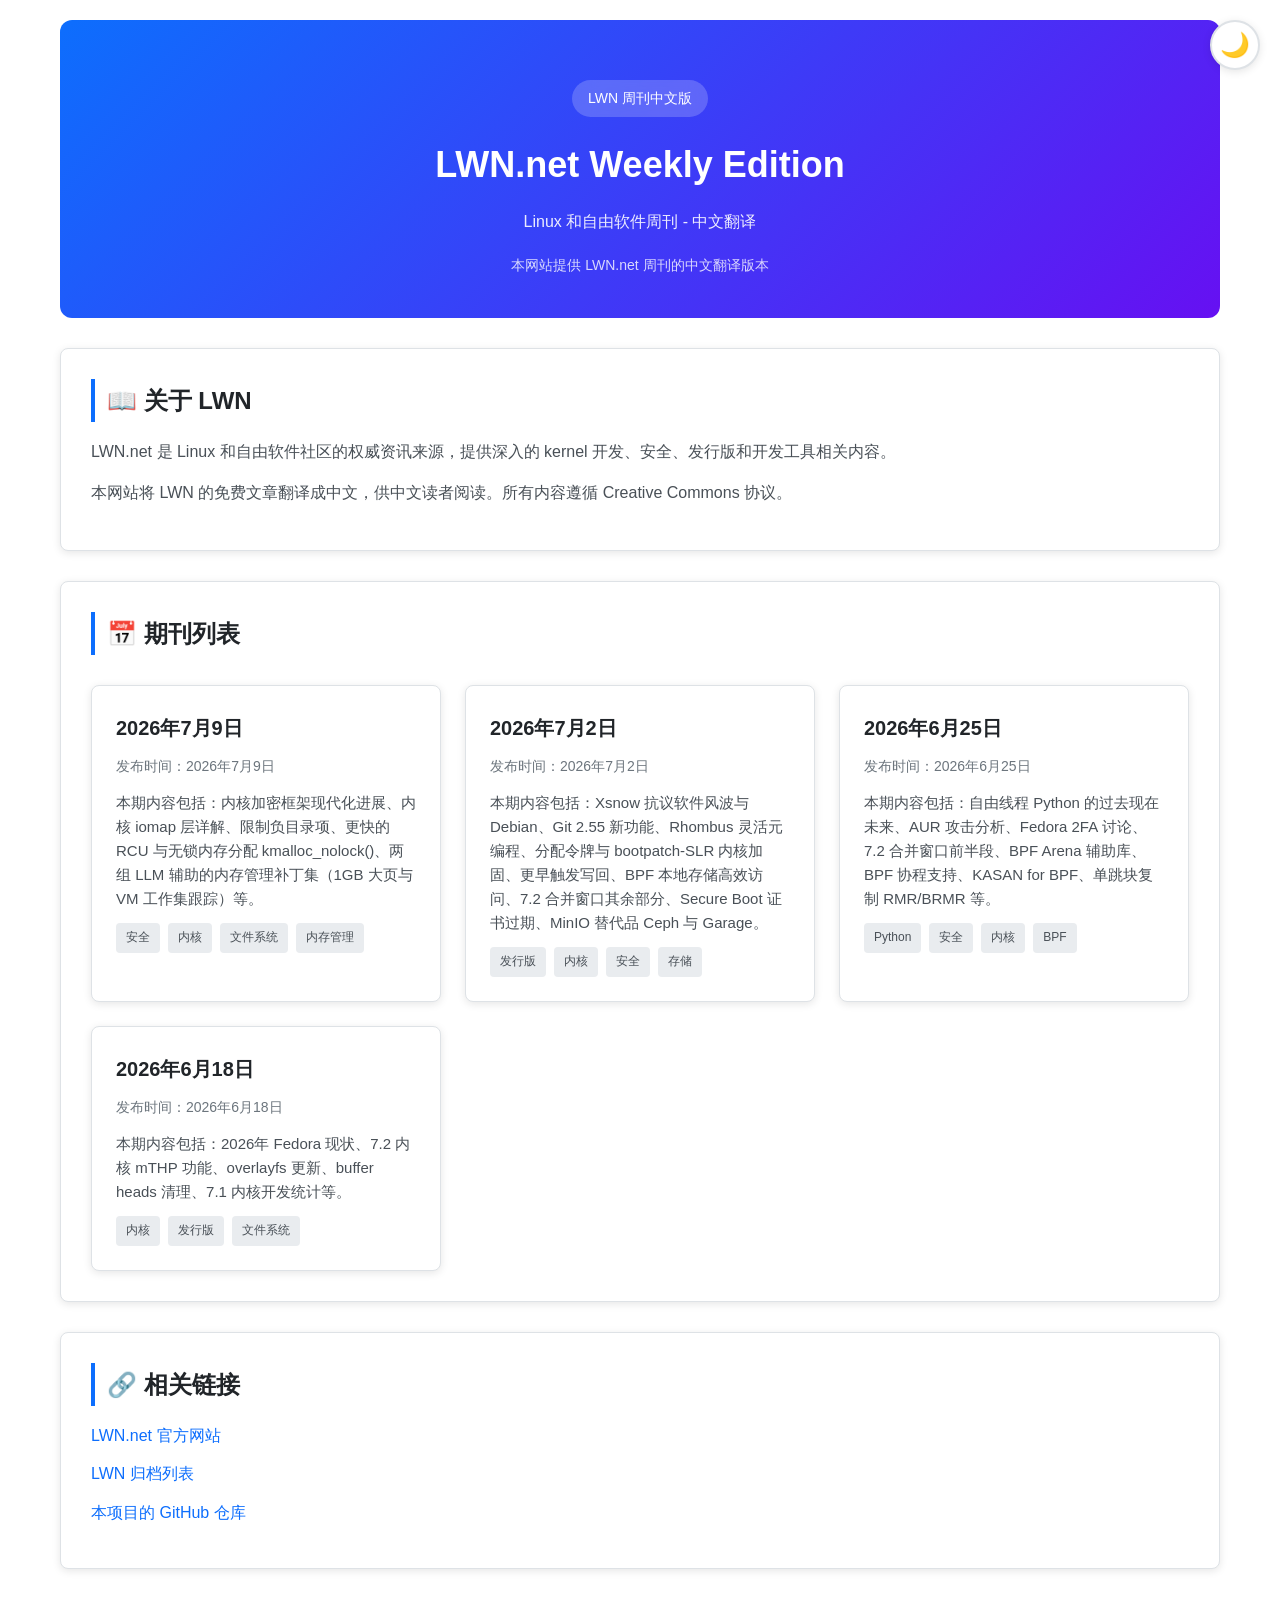
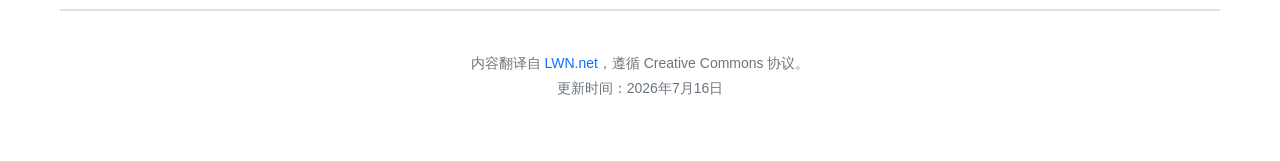
==== index.html @ 4a6d2754 "Add LWN Weekly Edition for July 9, 2026 (Chinese translation)" ====
<!DOCTYPE html>
<html lang="zh-CN">
<head>
    <meta charset="UTF-8">
    <meta name="viewport" content="width=device-width, initial-scale=1.0">
    <title>LWN 周刊中文版</title>
    <link rel="stylesheet" href="style.css">
    <link rel="icon" href="data:image/svg+xml,<svg xmlns='http://www.w3.org/2000/svg' viewBox='0 0 100 100'><text y='.9em' font-size='90'>📰</text></svg>">
</head>
<body>
    <button class="theme-toggle" id="themeToggle" aria-label="切换主题">
        <span class="theme-icon">🌙</span>
    </button>

    <div class="container">
        <header class="header">
            <div class="header-badge">LWN 周刊中文版</div>
            <h1>LWN.net Weekly Edition</h1>
            <p class="edition-desc">Linux 和自由软件周刊 - 中文翻译</p>
            <p style="margin-top: 16px; font-size: 14px; opacity: 0.8;">
                本网站提供 LWN.net 周刊的中文翻译版本
            </p>
        </header>

        <main class="content">
            <section class="about-section">
                <h2>📖 关于 LWN</h2>
                <p>LWN.net 是 Linux 和自由软件社区的权威资讯来源，提供深入的 kernel 开发、安全、发行版和开发工具相关内容。</p>
                <p>本网站将 LWN 的免费文章翻译成中文，供中文读者阅读。所有内容遵循 Creative Commons 协议。</p>
            </section>

            <section class="editions-section">
                <h2>📅 期刊列表</h2>
                <div class="editions-grid">
                    <div class="edition-card">
                        <h3><a href="2026-07-09.html">2026年7月9日</a></h3>
                        <p class="date">发布时间：2026年7月9日</p>
                        <p class="summary">
                            本期内容包括：内核加密框架现代化进展、内核 iomap 层详解、限制负目录项、更快的 RCU 与无锁内存分配 kmalloc_nolock()、两组 LLM 辅助的内存管理补丁集（1GB 大页与 VM 工作集跟踪）等。
                        </p>
                        <div class="tags">
                            <span class="tag">安全</span>
                            <span class="tag">内核</span>
                            <span class="tag">文件系统</span>
                            <span class="tag">内存管理</span>
                        </div>
                    </div>
                    <div class="edition-card">
                        <h3><a href="2026-07-02.html">2026年7月2日</a></h3>
                        <p class="date">发布时间：2026年7月2日</p>
                        <p class="summary">
                            本期内容包括：Xsnow 抗议软件风波与 Debian、Git 2.55 新功能、Rhombus 灵活元编程、分配令牌与 bootpatch-SLR 内核加固、更早触发写回、BPF 本地存储高效访问、7.2 合并窗口其余部分、Secure Boot 证书过期、MinIO 替代品 Ceph 与 Garage。
                        </p>
                        <div class="tags">
                            <span class="tag">发行版</span>
                            <span class="tag">内核</span>
                            <span class="tag">安全</span>
                            <span class="tag">存储</span>
                        </div>
                    </div>
                    <div class="edition-card">
                        <h3><a href="2026-06-25.html">2026年6月25日</a></h3>
                        <p class="date">发布时间：2026年6月25日</p>
                        <p class="summary">
                            本期内容包括：自由线程 Python 的过去现在未来、AUR 攻击分析、Fedora 2FA 讨论、7.2 合并窗口前半段、BPF Arena 辅助库、BPF 协程支持、KASAN for BPF、单跳块复制 RMR/BRMR 等。
                        </p>
                        <div class="tags">
                            <span class="tag">Python</span>
                            <span class="tag">安全</span>
                            <span class="tag">内核</span>
                            <span class="tag">BPF</span>
                        </div>
                    </div>
                    <div class="edition-card">
                        <h3><a href="2026-06-18.html">2026年6月18日</a></h3>
                        <p class="date">发布时间：2026年6月18日</p>
                        <p class="summary">
                            本期内容包括：2026年 Fedora 现状、7.2 内核 mTHP 功能、overlayfs 更新、buffer heads 清理、7.1 内核开发统计等。
                        </p>
                        <div class="tags">
                            <span class="tag">内核</span>
                            <span class="tag">发行版</span>
                            <span class="tag">文件系统</span>
                        </div>
                    </div>
                </div>
            </section>

            <section class="links-section">
                <h2>🔗 相关链接</h2>
                <ul class="links-list">
                    <li><a href="https://lwn.net" target="_blank">LWN.net 官方网站</a></li>
                    <li><a href="https://lwn.net/Archives/" target="_blank">LWN 归档列表</a></li>
                    <li><a href="https://github.com/lph12168x/LWN-Weekly" target="_blank">本项目的 GitHub 仓库</a></li>
                </ul>
            </section>
        </main>

        <footer class="footer">
            <p>内容翻译自 <a href="https://lwn.net" target="_blank">LWN.net</a>，遵循 Creative Commons 协议。</p>
            <p>更新时间：2026年7月16日</p>
        </footer>
    </div>

    <script>
        const themeToggle = document.getElementById('themeToggle');
        const themeIcon = themeToggle.querySelector('.theme-icon');
        
        const currentTheme = localStorage.getItem('theme') || 'light';
        document.documentElement.setAttribute('data-theme', currentTheme);
        updateIcon(currentTheme);

        themeToggle.addEventListener('click', () => {
            const current = document.documentElement.getAttribute('data-theme');
            const newTheme = current === 'light' ? 'dark' : 'light';
            document.documentElement.setAttribute('data-theme', newTheme);
            localStorage.setItem('theme', newTheme);
            updateIcon(newTheme);
        });

        function updateIcon(theme) {
            themeIcon.textContent = theme === 'light' ? '🌙' : '☀️';
        }
    </script>
</body>
</html>
---- style.css ----
/* CSS Variables for theming */
:root {
    /* Light theme (default) */
    --bg-primary: #ffffff;
    --bg-secondary: #f8f9fa;
    --bg-tertiary: #e9ecef;
    --text-primary: #212529;
    --text-secondary: #495057;
    --text-muted: #6c757d;
    --border-color: #dee2e6;
    --accent-color: #0d6efd;
    --accent-hover: #0b5ed7;
    --code-bg: #f8f9fa;
    --code-border: #e9ecef;
    --shadow: rgba(0, 0, 0, 0.1);
    --card-bg: #ffffff;
    --header-bg: linear-gradient(135deg, #0d6efd 0%, #6610f2 100%);
    --header-text: #ffffff;
    --table-stripe: #f8f9fa;
    --table-border: #dee2e6;
    --blockquote-border: #0d6efd;
    --blockquote-bg: #f8f9fa;
    --category-bg: #0d6efd;
    --category-text: #ffffff;
    --info-note-bg: #cfe2ff;
    --info-note-border: #9ec5fe;
    --info-warning-bg: #fff3cd;
    --info-warning-border: #ffec99;
    --info-success-bg: #d1e7dd;
    --info-success-border: #a3cfbb;
    --toc-bg: #f8f9fa;
    --toc-border: #dee2e6;
}

/* Dark theme */
[data-theme="dark"] {
    --bg-primary: #1a1a1a;
    --bg-secondary: #2d2d2d;
    --bg-tertiary: #3d3d3d;
    --text-primary: #e9ecef;
    --text-secondary: #ced4da;
    --text-muted: #adb5bd;
    --border-color: #495057;
    --accent-color: #5c9cf5;
    --accent-hover: #7bb3f7;
    --code-bg: #2d2d2d;
    --code-border: #495057;
    --shadow: rgba(0, 0, 0, 0.3);
    --card-bg: #2d2d2d;
    --header-bg: linear-gradient(135deg, #1a1a2e 0%, #16213e 100%);
    --header-text: #e9ecef;
    --table-stripe: #363636;
    --table-border: #495057;
    --blockquote-border: #5c9cf5;
    --blockquote-bg: #2d2d2d;
    --category-bg: #5c9cf5;
    --category-text: #1a1a1a;
    --info-note-bg: #1a3a5c;
    --info-note-border: #2d5a8e;
    --info-warning-bg: #3a3a1a;
    --info-warning-border: #5a5a2d;
    --info-success-bg: #1a3a2d;
    --info-success-border: #2d5a3d;
    --toc-bg: #2d2d2d;
    --toc-border: #495057;
}

/* Reset and base styles */
* {
    margin: 0;
    padding: 0;
    box-sizing: border-box;
}

body {
    font-family: -apple-system, BlinkMacSystemFont, "Segoe UI", "Noto Sans SC", "PingFang SC", "Microsoft YaHei", sans-serif;
    line-height: 1.8;
    color: var(--text-primary);
    background-color: var(--bg-primary);
    transition: background-color 0.3s, color 0.3s;
}

/* Theme toggle button */
.theme-toggle {
    position: fixed;
    top: 20px;
    right: 20px;
    width: 50px;
    height: 50px;
    border-radius: 50%;
    border: 2px solid var(--border-color);
    background-color: var(--bg-primary);
    cursor: pointer;
    display: flex;
    align-items: center;
    justify-content: center;
    font-size: 24px;
    box-shadow: 0 2px 8px var(--shadow);
    transition: all 0.3s;
    z-index: 1000;
}

.theme-toggle:hover {
    transform: scale(1.1);
    box-shadow: 0 4px 12px var(--shadow);
}

/* Container */
.container {
    max-width: 1200px;
    margin: 0 auto;
    padding: 20px;
}

/* Header */
.header {
    text-align: center;
    padding: 60px 20px 40px;
    background: var(--header-bg);
    color: var(--header-text);
    border-radius: 12px;
    margin-bottom: 30px;
    position: relative;
}

.header-badge {
    display: inline-block;
    padding: 6px 16px;
    background: rgba(255, 255, 255, 0.2);
    border-radius: 20px;
    font-size: 14px;
    margin-bottom: 16px;
    backdrop-filter: blur(10px);
}

.header h1 {
    font-size: 36px;
    margin-bottom: 10px;
    font-weight: 700;
}

.edition-date {
    font-size: 24px;
    font-weight: 600;
    margin-bottom: 8px;
}

.edition-desc {
    font-size: 16px;
    opacity: 0.9;
}

.back-link {
    display: inline-block;
    margin-top: 20px;
    color: var(--header-text);
    text-decoration: none;
    padding: 8px 16px;
    border: 1px solid rgba(255, 255, 255, 0.3);
    border-radius: 6px;
    transition: all 0.3s;
}

.back-link:hover {
    background: rgba(255, 255, 255, 0.2);
}

/* Table of Contents */
.toc {
    background: var(--toc-bg);
    border: 1px solid var(--toc-border);
    border-radius: 8px;
    padding: 20px;
    margin-bottom: 30px;
}

.toc h2 {
    font-size: 20px;
    margin-bottom: 12px;
    color: var(--text-primary);
}

.toc ul {
    list-style: none;
    padding-left: 0;
}

.toc li {
    margin-bottom: 8px;
}

.toc a {
    color: var(--accent-color);
    text-decoration: none;
    font-size: 15px;
    transition: color 0.3s;
    display: block;
    padding: 6px 12px;
    border-radius: 4px;
}

.toc a:hover {
    color: var(--accent-hover);
    background: var(--bg-tertiary);
}

/* Article */
.article {
    background: var(--card-bg);
    border: 1px solid var(--border-color);
    border-radius: 8px;
    padding: 30px;
    margin-bottom: 30px;
    box-shadow: 0 2px 8px var(--shadow);
}

.article-header {
    margin-bottom: 24px;
    padding-bottom: 20px;
    border-bottom: 2px solid var(--border-color);
}

.article-category {
    display: inline-block;
    padding: 4px 12px;
    background: var(--category-bg);
    color: var(--category-text);
    border-radius: 4px;
    font-size: 13px;
    font-weight: 600;
    margin-bottom: 12px;
}

.article-header h2 {
    font-size: 28px;
    color: var(--text-primary);
    margin-bottom: 12px;
    line-height: 1.4;
}

.article-meta {
    display: flex;
    gap: 20px;
    flex-wrap: wrap;
    font-size: 14px;
    color: var(--text-muted);
}

.article-body {
    font-size: 16px;
    line-height: 1.8;
    color: var(--text-primary);
}

.article-body h3 {
    font-size: 22px;
    margin-top: 28px;
    margin-bottom: 16px;
    color: var(--text-primary);
    padding-left: 12px;
    border-left: 4px solid var(--accent-color);
}

.article-body p {
    margin-bottom: 16px;
}

.article-body ul, .article-body ol {
    margin-bottom: 16px;
    padding-left: 28px;
}

.article-body li {
    margin-bottom: 8px;
}

.article-body code {
    background: var(--code-bg);
    border: 1px solid var(--code-border);
    padding: 2px 6px;
    border-radius: 3px;
    font-size: 14px;
    font-family: "Consolas", "Monaco", "Courier New", monospace;
}

/* Info boxes */
.info-box {
    padding: 16px 20px;
    border-radius: 6px;
    margin: 20px 0;
    border-left: 4px solid;
}

.info-box.note {
    background: var(--info-note-bg);
    border-color: var(--info-note-border);
}

.info-box.warning {
    background: var(--info-warning-bg);
    border-color: var(--info-warning-border);
}

.info-box.success {
    background: var(--info-success-bg);
    border-color: var(--info-success-border);
}

/* Table */
table {
    width: 100%;
    border-collapse: collapse;
    margin: 20px 0;
    font-size: 15px;
}

table th {
    background: var(--bg-secondary);
    padding: 12px;
    text-align: left;
    font-weight: 600;
    border: 1px solid var(--table-border);
    color: var(--text-primary);
}

table td {
    padding: 12px;
    border: 1px solid var(--table-border);
    color: var(--text-primary);
}

table tbody tr:nth-child(even) {
    background: var(--table-stripe);
}

/* Blockquote */
blockquote {
    border-left: 4px solid var(--blockquote-border);
    padding: 16px 20px;
    margin: 20px 0;
    background: var(--blockquote-bg);
    border-radius: 4px;
}

blockquote p {
    margin-bottom: 8px;
    font-style: italic;
}

blockquote cite {
    display: block;
    text-align: right;
    font-size: 14px;
    color: var(--text-muted);
    font-style: normal;
}

/* Footer */
.footer {
    text-align: center;
    padding: 40px 20px;
    margin-top: 40px;
    border-top: 2px solid var(--border-color);
    color: var(--text-muted);
    font-size: 14px;
}

.footer a {
    color: var(--accent-color);
    text-decoration: none;
}

.footer a:hover {
    color: var(--accent-hover);
    text-decoration: underline;
}

/* Index page specific styles */
.editions-grid {
    display: grid;
    grid-template-columns: repeat(auto-fill, minmax(350px, 1fr));
    gap: 24px;
    margin-top: 30px;
}

.edition-card {
    background: var(--card-bg);
    border: 1px solid var(--border-color);
    border-radius: 8px;
    padding: 24px;
    transition: all 0.3s;
    box-shadow: 0 2px 8px var(--shadow);
}

.edition-card:hover {
    transform: translateY(-4px);
    box-shadow: 0 4px 16px var(--shadow);
}

.edition-card h3 {
    font-size: 20px;
    margin-bottom: 8px;
}

.edition-card h3 a {
    color: var(--text-primary);
    text-decoration: none;
}

.edition-card h3 a:hover {
    color: var(--accent-color);
}

.edition-card .date {
    color: var(--text-muted);
    font-size: 14px;
    margin-bottom: 12px;
}

.edition-card .summary {
    color: var(--text-secondary);
    font-size: 15px;
    line-height: 1.6;
}

.tags {
    margin-top: 12px;
    display: flex;
    gap: 8px;
    flex-wrap: wrap;
}

.tag {
    display: inline-block;
    padding: 4px 10px;
    background: var(--bg-tertiary);
    color: var(--text-secondary);
    border-radius: 4px;
    font-size: 12px;
    font-weight: 500;
}

/* Section styles for index page */
.about-section, .editions-section, .links-section {
    background: var(--card-bg);
    border: 1px solid var(--border-color);
    border-radius: 8px;
    padding: 30px;
    margin-bottom: 30px;
    box-shadow: 0 2px 8px var(--shadow);
}

.about-section h2, .editions-section h2, .links-section h2 {
    font-size: 24px;
    margin-bottom: 16px;
    color: var(--text-primary);
    padding-left: 12px;
    border-left: 4px solid var(--accent-color);
}

.about-section p {
    margin-bottom: 12px;
    line-height: 1.8;
    color: var(--text-secondary);
}

.links-list {
    list-style: none;
    padding-left: 0;
}

.links-list li {
    margin-bottom: 10px;
}

.links-list a {
    color: var(--accent-color);
    text-decoration: none;
    font-size: 16px;
    transition: color 0.3s;
}

.links-list a:hover {
    color: var(--accent-hover);
    text-decoration: underline;
}

/* Responsive */
@media (max-width: 768px) {
    .header h1 {
        font-size: 28px;
    }
    
    .edition-date {
        font-size: 20px;
    }
    
    .article {
        padding: 20px;
    }
    
    .article-header h2 {
        font-size: 22px;
    }
    
    .editions-grid {
        grid-template-columns: 1fr;
    }
    
    .theme-toggle {
        top: 10px;
        right: 10px;
        width: 40px;
        height: 40px;
        font-size: 20px;
    }
}

/* Scrollbar styling */
::-webkit-scrollbar {
    width: 8px;
}

::-webkit-scrollbar-track {
    background: var(--bg-secondary);
}

::-webkit-scrollbar-thumb {
    background: var(--border-color);
    border-radius: 4px;
}

::-webkit-scrollbar-thumb:hover {
    background: var(--text-muted);
}

/* Selection */
::selection {
    background: var(--accent-color);
    color: #ffffff;
}
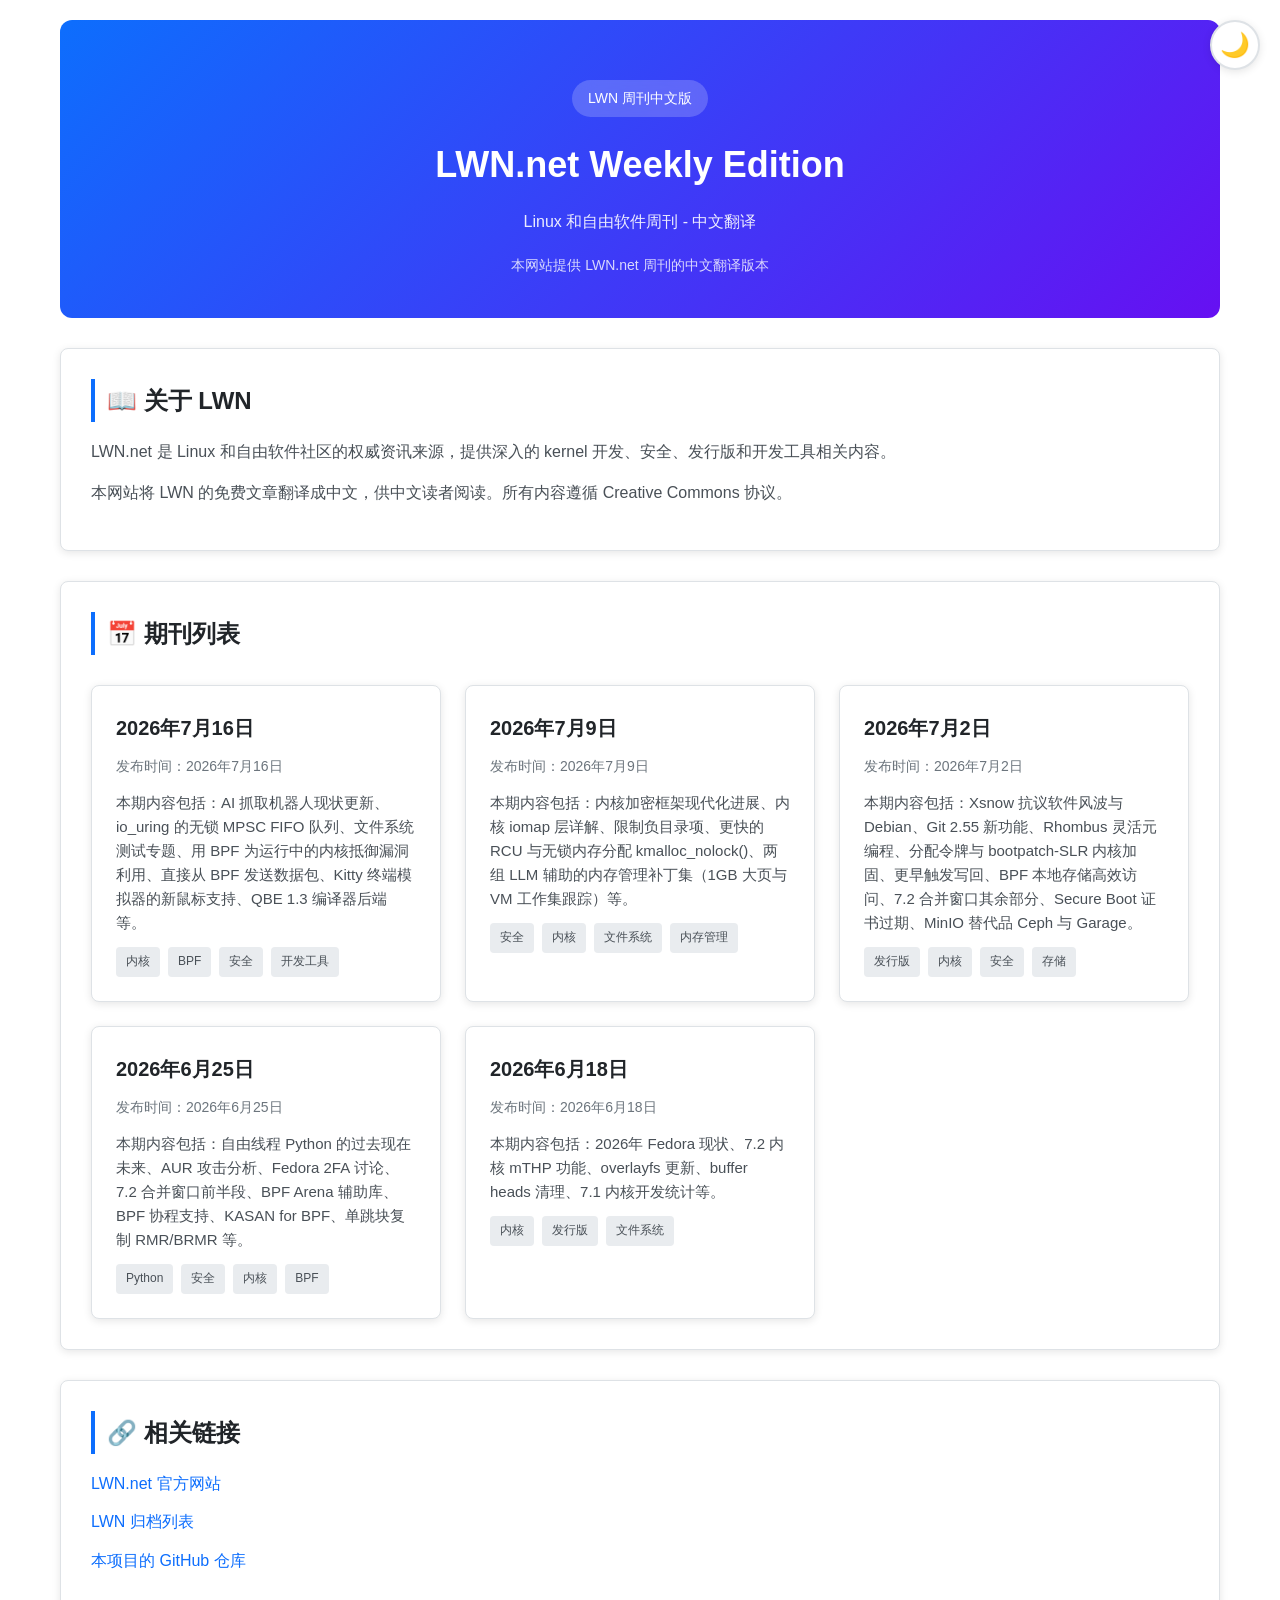
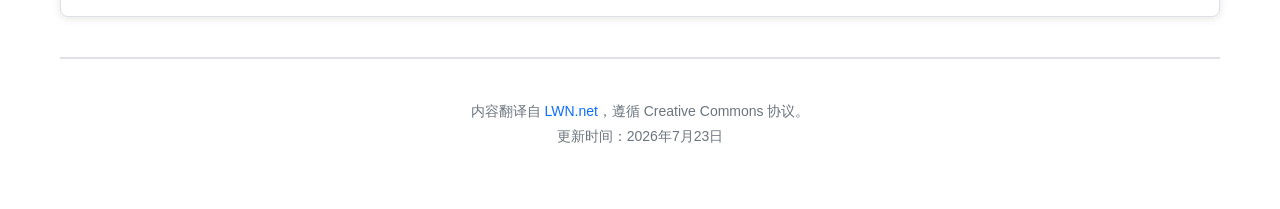
==== commit 07cf9040: "Add LWN Weekly Edition for July 16, 2026 (Chinese translation)" ====
--- a/index.html
+++ b/index.html
@@ -32,6 +32,19 @@
             <section class="editions-section">
                 <h2>📅 期刊列表</h2>
                 <div class="editions-grid">
+                    <div class="edition-card">
+                        <h3><a href="2026-07-16.html">2026年7月16日</a></h3>
+                        <p class="date">发布时间：2026年7月16日</p>
+                        <p class="summary">
+                            本期内容包括：AI 抓取机器人现状更新、io_uring 的无锁 MPSC FIFO 队列、文件系统测试专题、用 BPF 为运行中的内核抵御漏洞利用、直接从 BPF 发送数据包、Kitty 终端模拟器的新鼠标支持、QBE 1.3 编译器后端等。
+                        </p>
+                        <div class="tags">
+                            <span class="tag">内核</span>
+                            <span class="tag">BPF</span>
+                            <span class="tag">安全</span>
+                            <span class="tag">开发工具</span>
+                        </div>
+                    </div>
                     <div class="edition-card">
                         <h3><a href="2026-07-09.html">2026年7月9日</a></h3>
                         <p class="date">发布时间：2026年7月9日</p>
@@ -98,7 +111,7 @@
 
         <footer class="footer">
             <p>内容翻译自 <a href="https://lwn.net" target="_blank">LWN.net</a>，遵循 Creative Commons 协议。</p>
-            <p>更新时间：2026年7月16日</p>
+            <p>更新时间：2026年7月23日</p>
         </footer>
     </div>
 
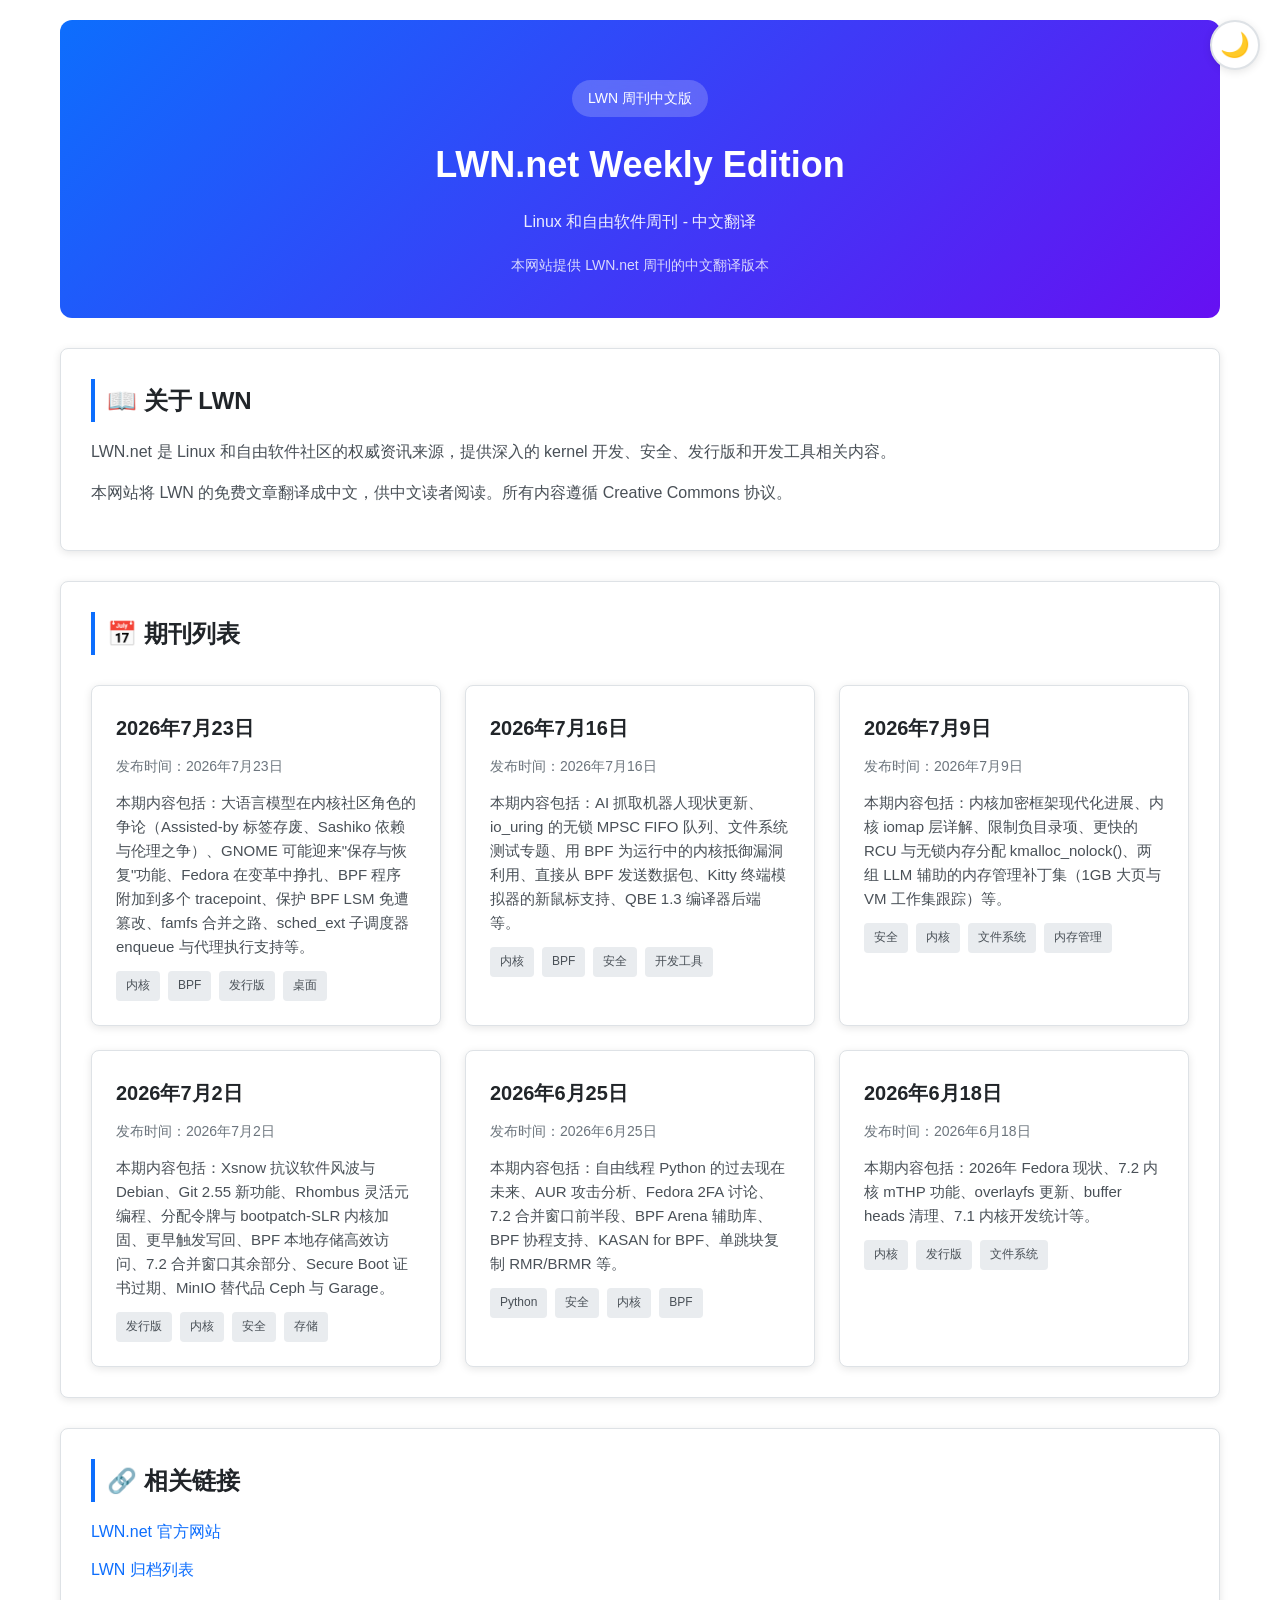
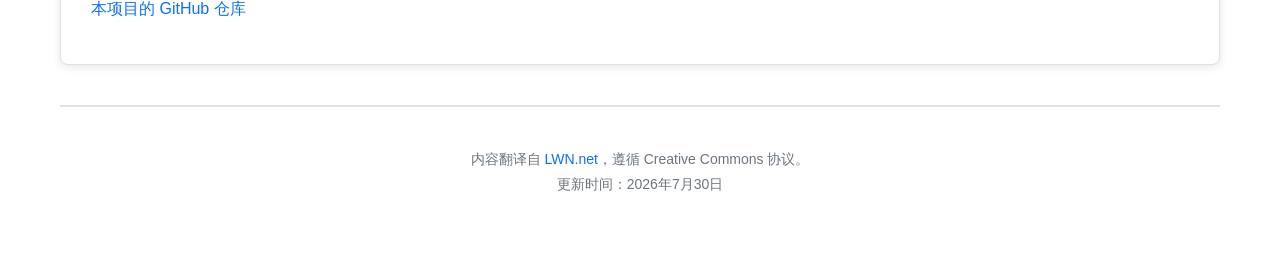
==== commit 352c83ea: "Add 2026-07-23 weekly edition (Chinese translation) - 7 feature articles: LLMs in the kernel communi" ====
--- a/index.html
+++ b/index.html
@@ -32,6 +32,19 @@
             <section class="editions-section">
                 <h2>📅 期刊列表</h2>
                 <div class="editions-grid">
+                    <div class="edition-card">
+                        <h3><a href="2026-07-23.html">2026年7月23日</a></h3>
+                        <p class="date">发布时间：2026年7月23日</p>
+                        <p class="summary">
+                            本期内容包括：大语言模型在内核社区角色的争论（Assisted-by 标签存废、Sashiko 依赖与伦理之争）、GNOME 可能迎来"保存与恢复"功能、Fedora 在变革中挣扎、BPF 程序附加到多个 tracepoint、保护 BPF LSM 免遭篡改、famfs 合并之路、sched_ext 子调度器 enqueue 与代理执行支持等。
+                        </p>
+                        <div class="tags">
+                            <span class="tag">内核</span>
+                            <span class="tag">BPF</span>
+                            <span class="tag">发行版</span>
+                            <span class="tag">桌面</span>
+                        </div>
+                    </div>
                     <div class="edition-card">
                         <h3><a href="2026-07-16.html">2026年7月16日</a></h3>
                         <p class="date">发布时间：2026年7月16日</p>
@@ -111,7 +124,7 @@
 
         <footer class="footer">
             <p>内容翻译自 <a href="https://lwn.net" target="_blank">LWN.net</a>，遵循 Creative Commons 协议。</p>
-            <p>更新时间：2026年7月23日</p>
+            <p>更新时间：2026年7月30日</p>
         </footer>
     </div>
 
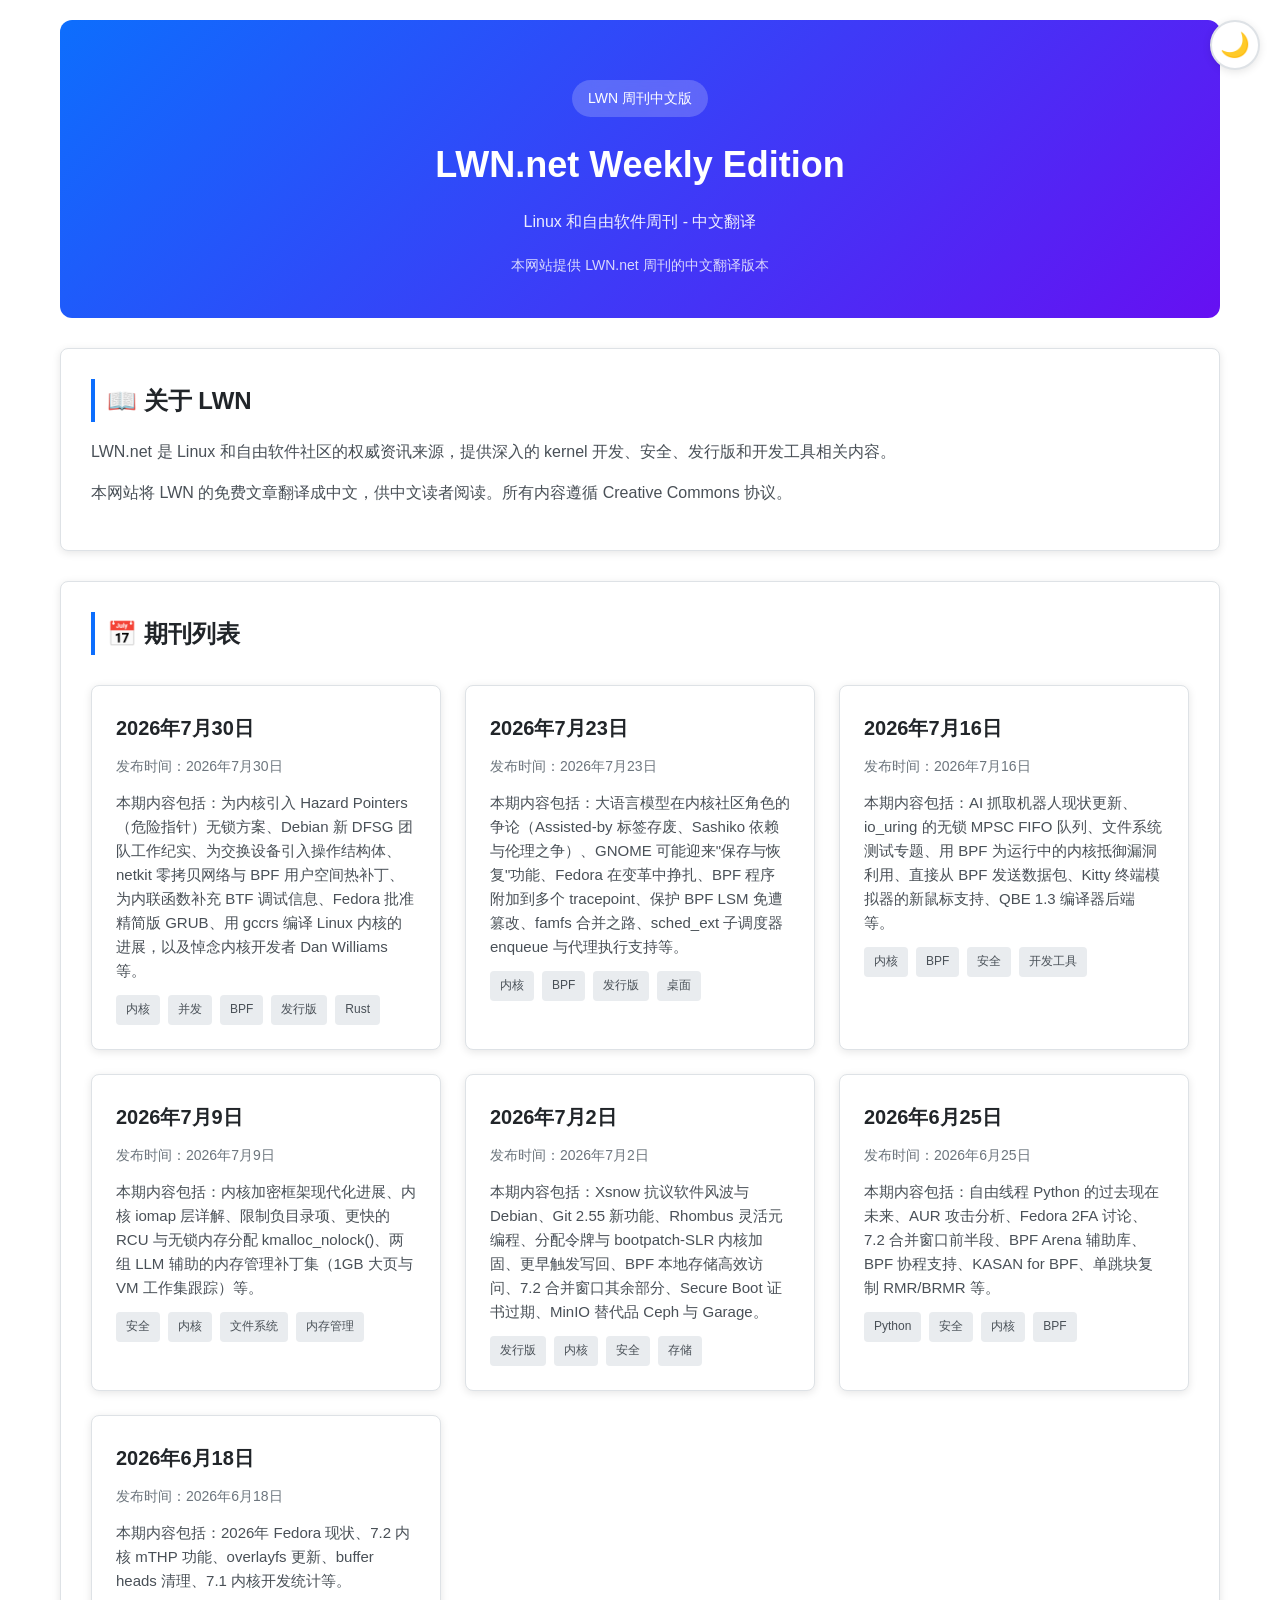
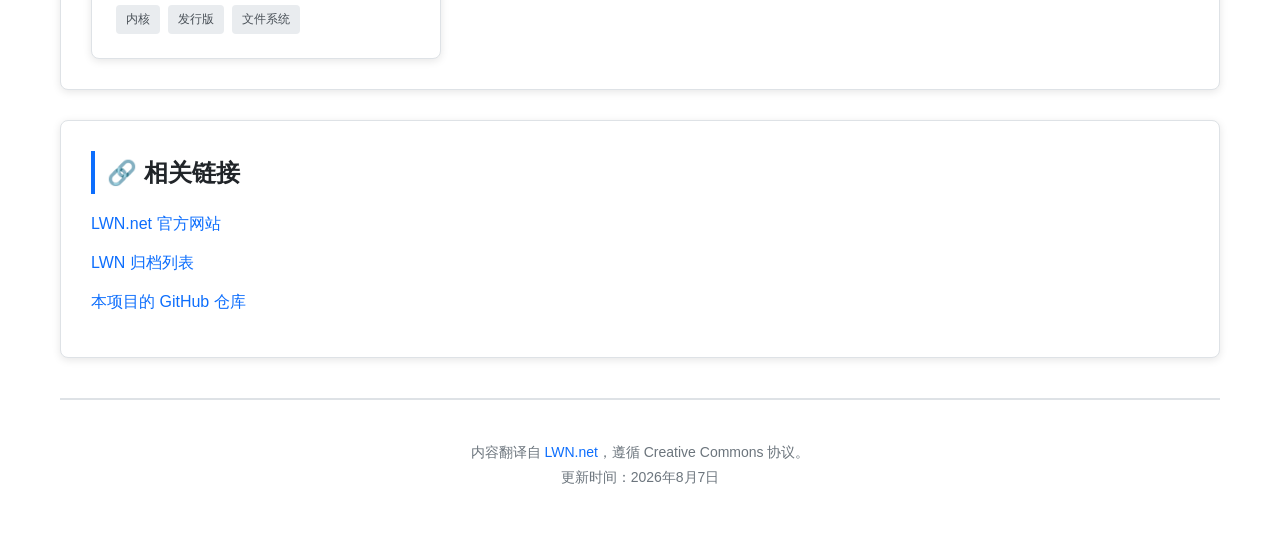
==== commit 61248114: "Add 2026-07-30 weekly edition (Chinese translation)" ====
--- a/index.html
+++ b/index.html
@@ -32,6 +32,20 @@
             <section class="editions-section">
                 <h2>📅 期刊列表</h2>
                 <div class="editions-grid">
+                    <div class="edition-card">
+                        <h3><a href="2026-07-30.html">2026年7月30日</a></h3>
+                        <p class="date">发布时间：2026年7月30日</p>
+                        <p class="summary">
+                            本期内容包括：为内核引入 Hazard Pointers（危险指针）无锁方案、Debian 新 DFSG 团队工作纪实、为交换设备引入操作结构体、netkit 零拷贝网络与 BPF 用户空间热补丁、为内联函数补充 BTF 调试信息、Fedora 批准精简版 GRUB、用 gccrs 编译 Linux 内核的进展，以及悼念内核开发者 Dan Williams 等。
+                        </p>
+                        <div class="tags">
+                            <span class="tag">内核</span>
+                            <span class="tag">并发</span>
+                            <span class="tag">BPF</span>
+                            <span class="tag">发行版</span>
+                            <span class="tag">Rust</span>
+                        </div>
+                    </div>
                     <div class="edition-card">
                         <h3><a href="2026-07-23.html">2026年7月23日</a></h3>
                         <p class="date">发布时间：2026年7月23日</p>
@@ -124,7 +138,7 @@
 
         <footer class="footer">
             <p>内容翻译自 <a href="https://lwn.net" target="_blank">LWN.net</a>，遵循 Creative Commons 协议。</p>
-            <p>更新时间：2026年7月30日</p>
+            <p>更新时间：2026年8月7日</p>
         </footer>
     </div>
 
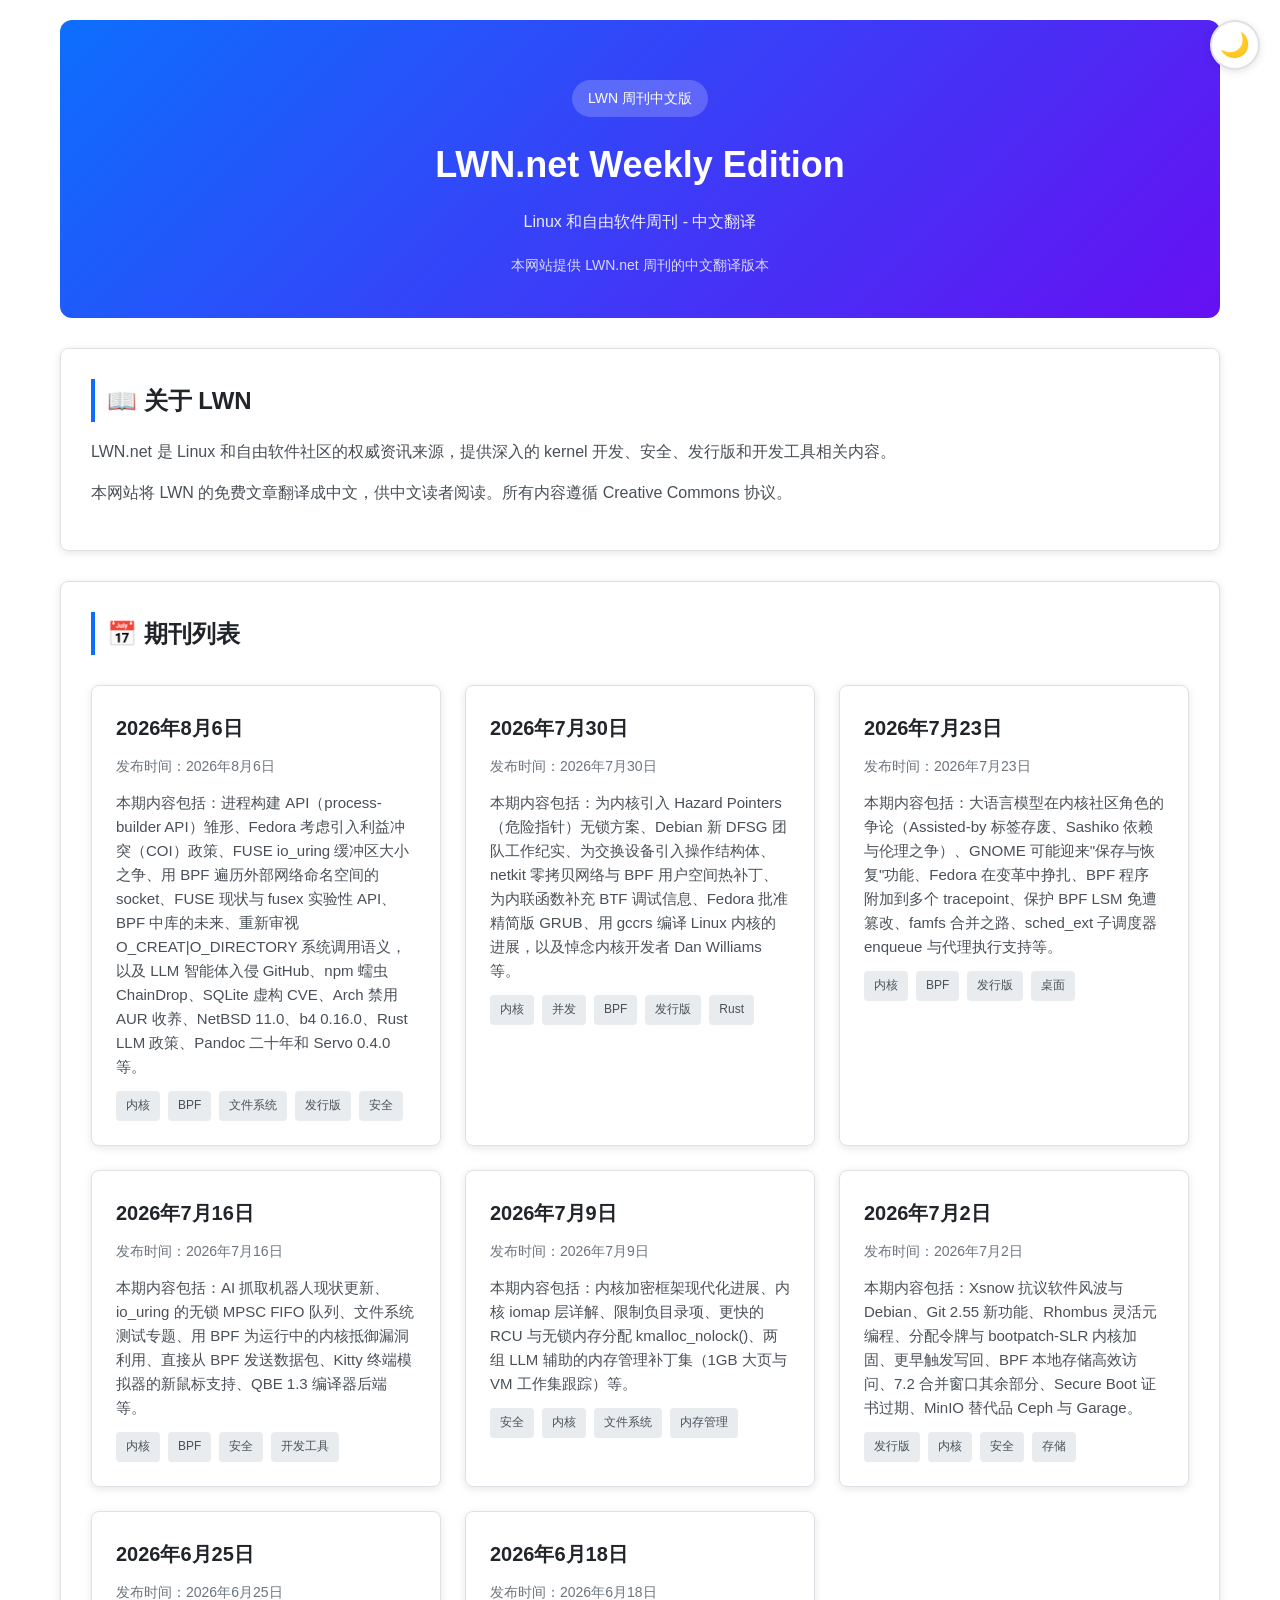
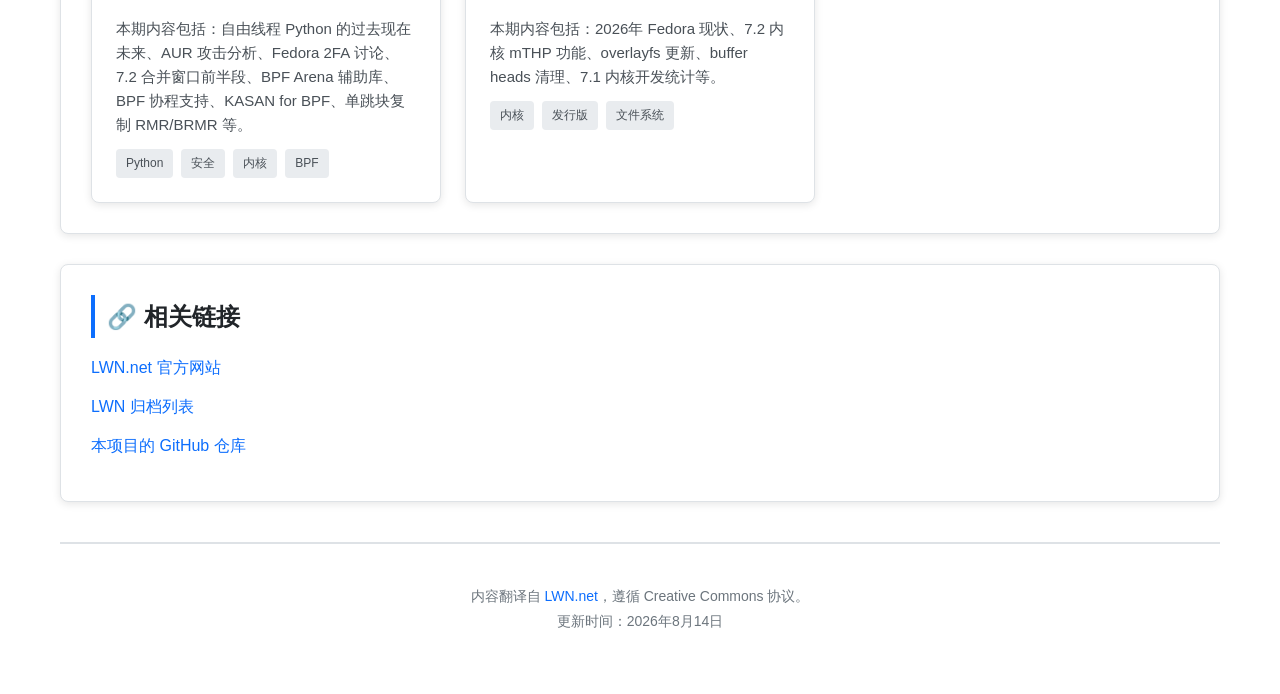
==== commit ee5ad9ac: "Add LWN Weekly 2026-08-06 Chinese edition (process-builder API, Fedora COI, FUSE io_uring, BPF names" ====
--- a/index.html
+++ b/index.html
@@ -32,6 +32,20 @@
             <section class="editions-section">
                 <h2>📅 期刊列表</h2>
                 <div class="editions-grid">
+                    <div class="edition-card">
+                        <h3><a href="2026-08-06.html">2026年8月6日</a></h3>
+                        <p class="date">发布时间：2026年8月6日</p>
+                        <p class="summary">
+                            本期内容包括：进程构建 API（process-builder API）雏形、Fedora 考虑引入利益冲突（COI）政策、FUSE io_uring 缓冲区大小之争、用 BPF 遍历外部网络命名空间的 socket、FUSE 现状与 fusex 实验性 API、BPF 中库的未来、重新审视 O_CREAT|O_DIRECTORY 系统调用语义，以及 LLM 智能体入侵 GitHub、npm 蠕虫 ChainDrop、SQLite 虚构 CVE、Arch 禁用 AUR 收养、NetBSD 11.0、b4 0.16.0、Rust LLM 政策、Pandoc 二十年和 Servo 0.4.0 等。
+                        </p>
+                        <div class="tags">
+                            <span class="tag">内核</span>
+                            <span class="tag">BPF</span>
+                            <span class="tag">文件系统</span>
+                            <span class="tag">发行版</span>
+                            <span class="tag">安全</span>
+                        </div>
+                    </div>
                     <div class="edition-card">
                         <h3><a href="2026-07-30.html">2026年7月30日</a></h3>
                         <p class="date">发布时间：2026年7月30日</p>
@@ -138,7 +152,7 @@
 
         <footer class="footer">
             <p>内容翻译自 <a href="https://lwn.net" target="_blank">LWN.net</a>，遵循 Creative Commons 协议。</p>
-            <p>更新时间：2026年8月7日</p>
+            <p>更新时间：2026年8月14日</p>
         </footer>
     </div>
 
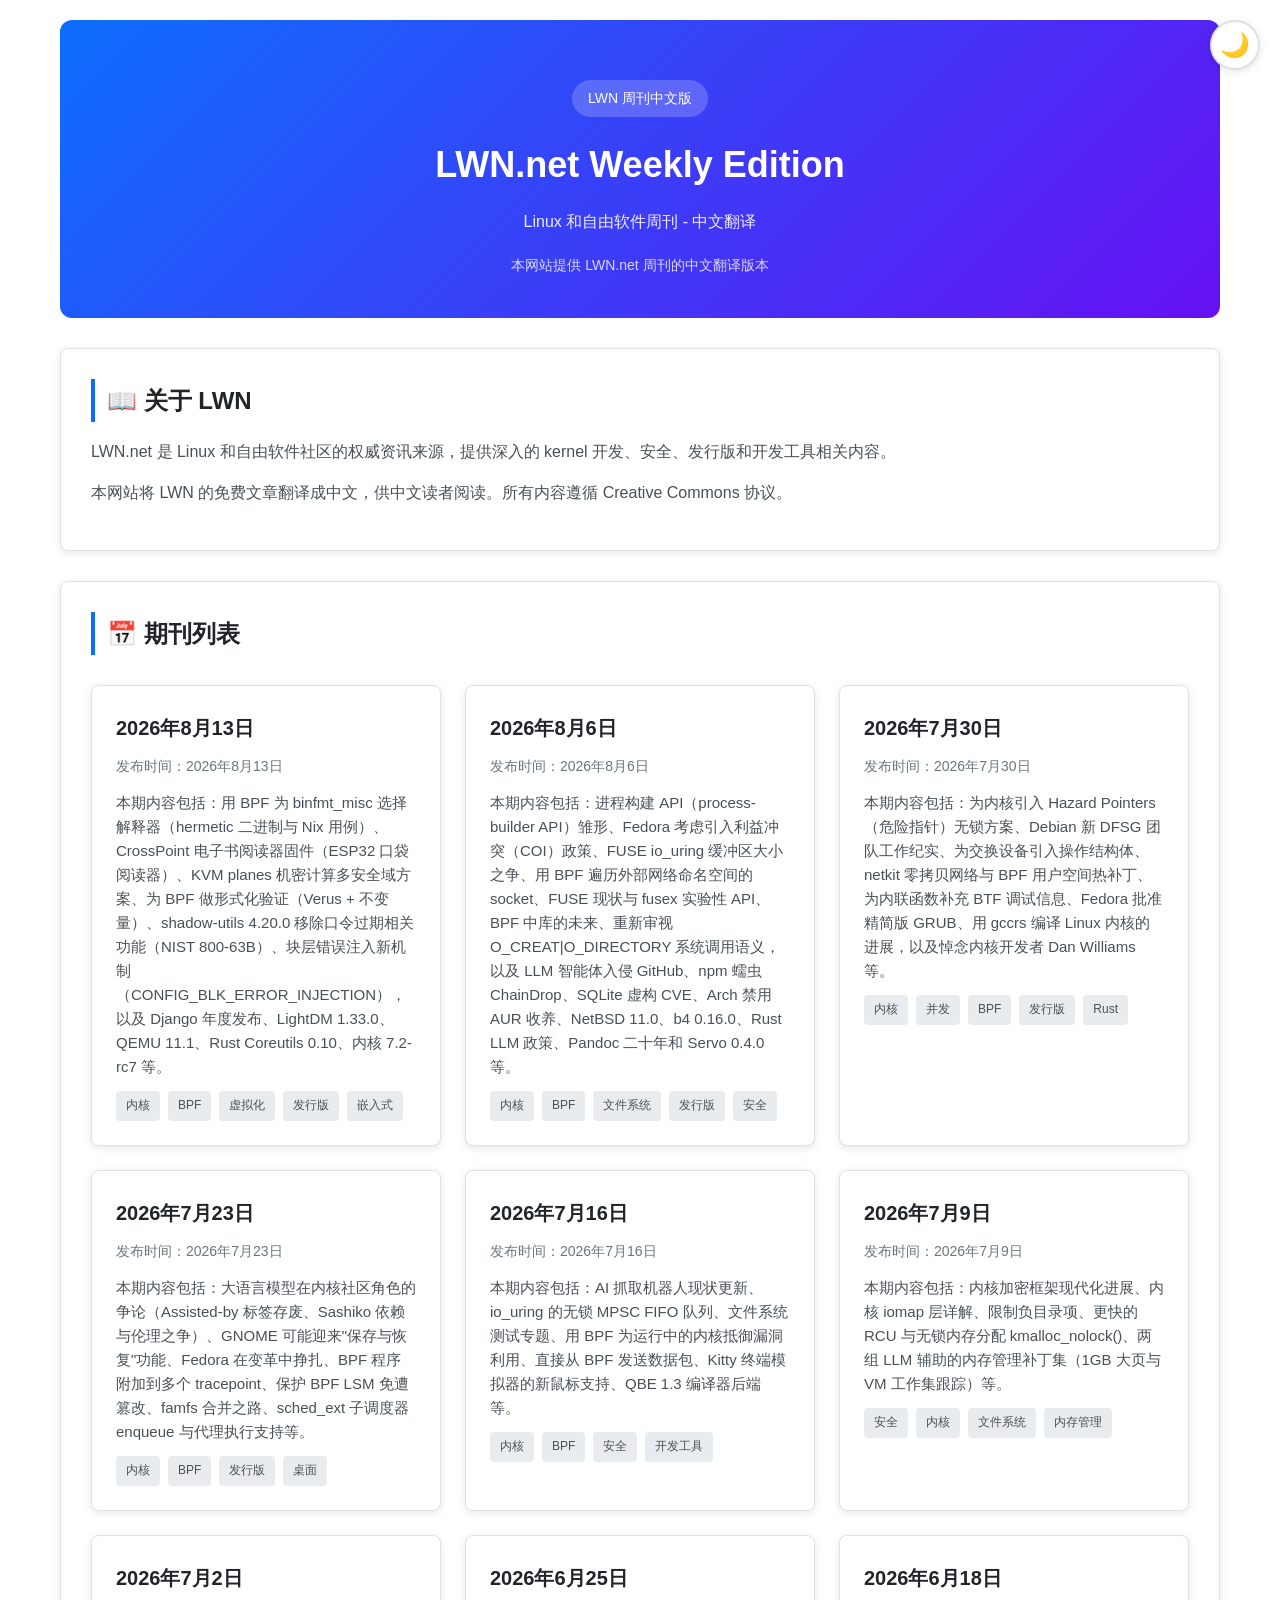
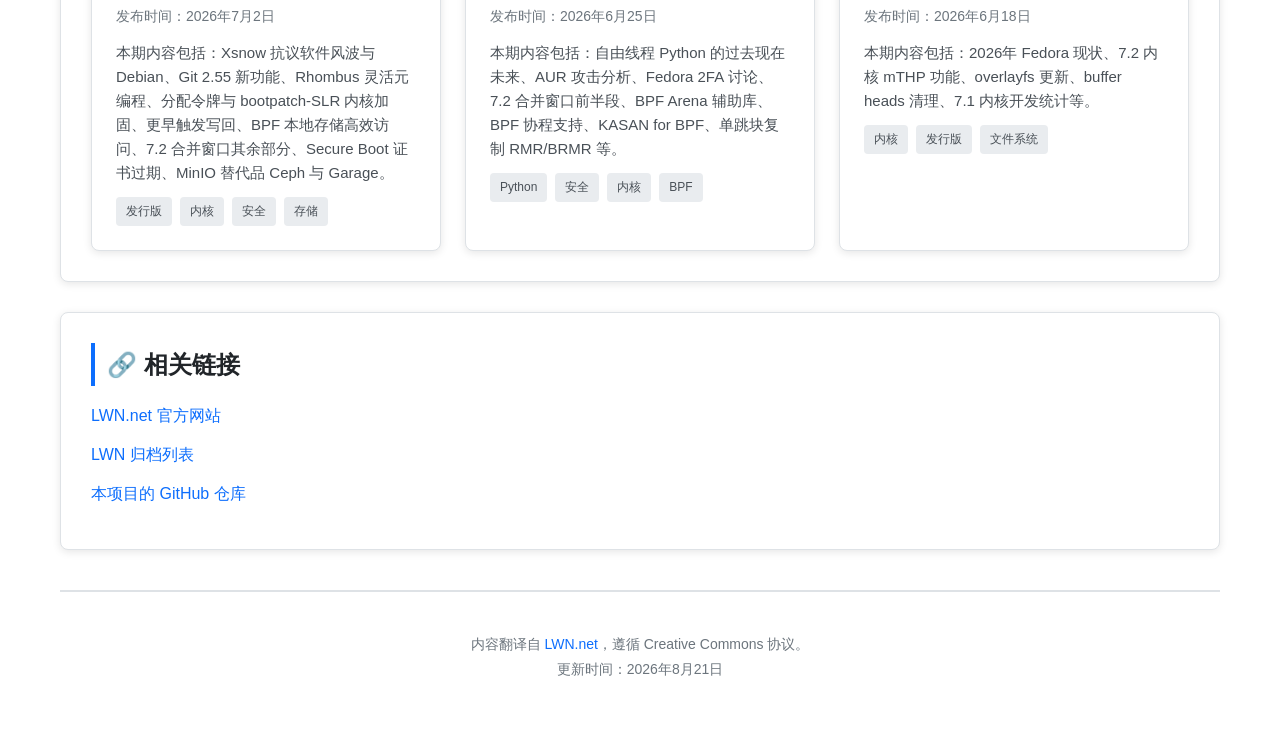
==== commit 571bb0f0: "Add LWN Weekly 2026-08-13 Chinese edition (BPF binfmt_misc, CrossPoint, KVM planes, BPF formal verif" ====
--- a/index.html
+++ b/index.html
@@ -32,6 +32,20 @@
             <section class="editions-section">
                 <h2>📅 期刊列表</h2>
                 <div class="editions-grid">
+                    <div class="edition-card">
+                        <h3><a href="2026-08-13.html">2026年8月13日</a></h3>
+                        <p class="date">发布时间：2026年8月13日</p>
+                        <p class="summary">
+                            本期内容包括：用 BPF 为 binfmt_misc 选择解释器（hermetic 二进制与 Nix 用例）、CrossPoint 电子书阅读器固件（ESP32 口袋阅读器）、KVM planes 机密计算多安全域方案、为 BPF 做形式化验证（Verus + 不变量）、shadow-utils 4.20.0 移除口令过期相关功能（NIST 800-63B）、块层错误注入新机制（CONFIG_BLK_ERROR_INJECTION），以及 Django 年度发布、LightDM 1.33.0、QEMU 11.1、Rust Coreutils 0.10、内核 7.2-rc7 等。
+                        </p>
+                        <div class="tags">
+                            <span class="tag">内核</span>
+                            <span class="tag">BPF</span>
+                            <span class="tag">虚拟化</span>
+                            <span class="tag">发行版</span>
+                            <span class="tag">嵌入式</span>
+                        </div>
+                    </div>
                     <div class="edition-card">
                         <h3><a href="2026-08-06.html">2026年8月6日</a></h3>
                         <p class="date">发布时间：2026年8月6日</p>
@@ -152,7 +166,7 @@
 
         <footer class="footer">
             <p>内容翻译自 <a href="https://lwn.net" target="_blank">LWN.net</a>，遵循 Creative Commons 协议。</p>
-            <p>更新时间：2026年8月14日</p>
+            <p>更新时间：2026年8月21日</p>
         </footer>
     </div>
 
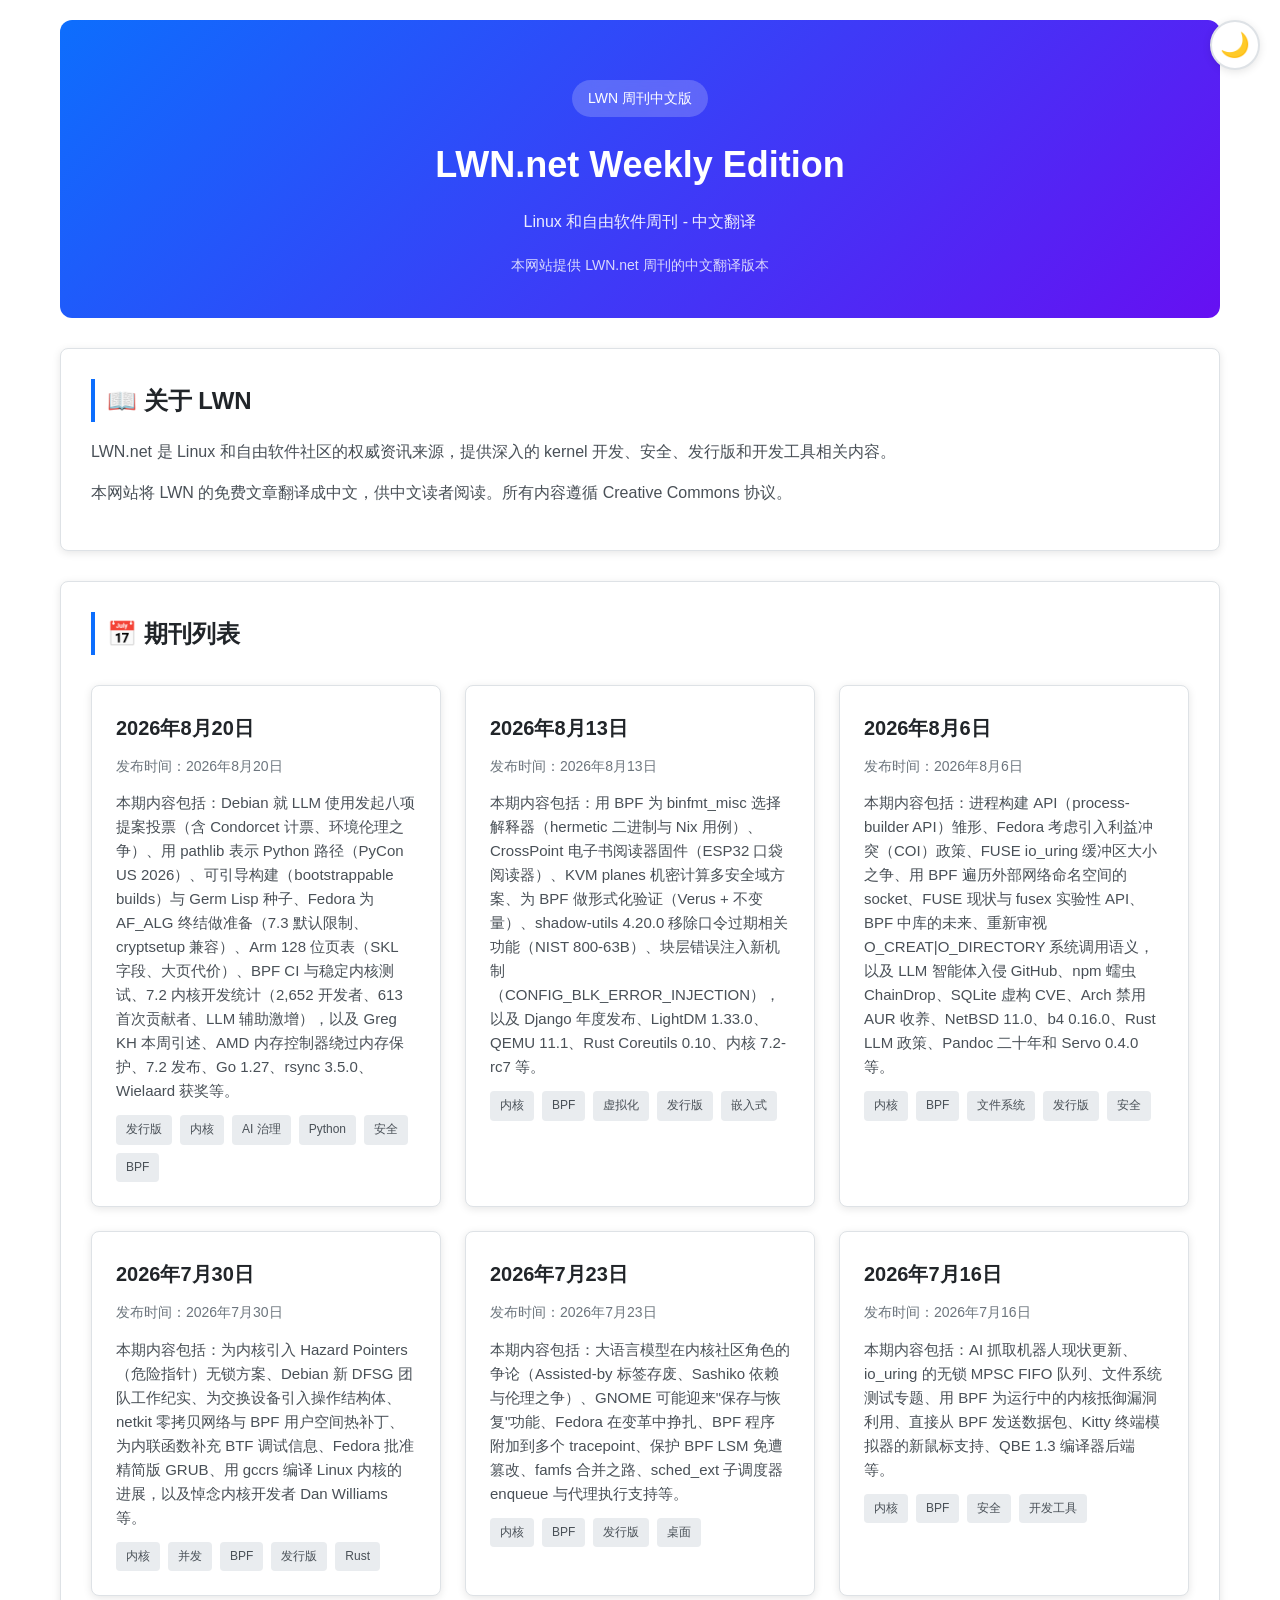
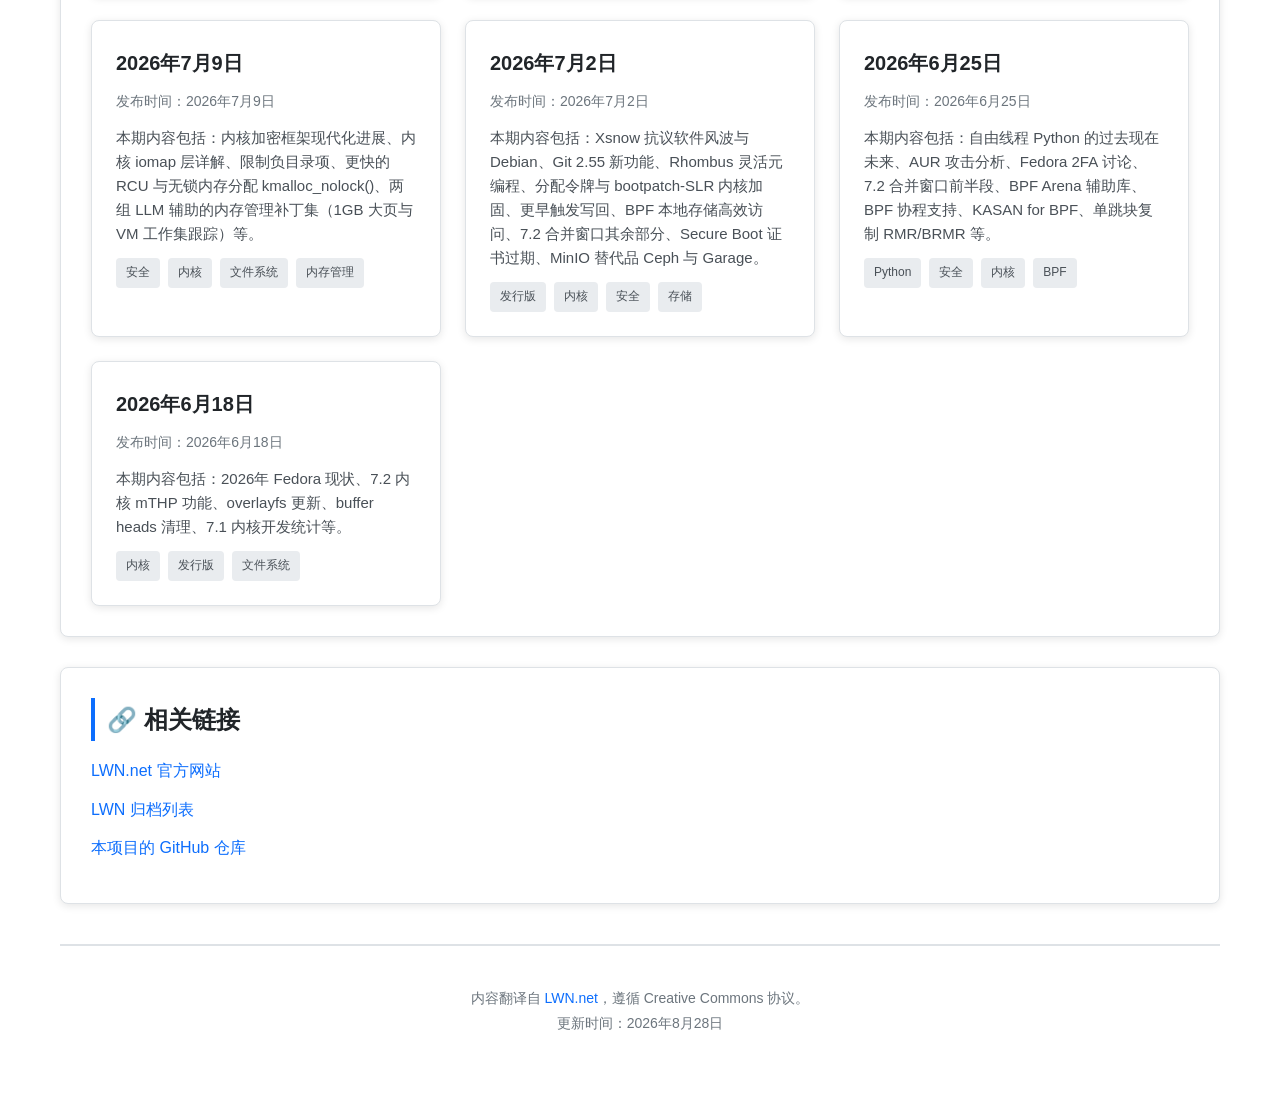
==== commit 116cb220: "Add LWN Weekly 2026-08-20 (Chinese) + sync NAV/index" ====
--- a/index.html
+++ b/index.html
@@ -33,6 +33,21 @@
                 <h2>📅 期刊列表</h2>
                 <div class="editions-grid">
                     <div class="edition-card">
+                        <h3><a href="2026-08-20.html">2026年8月20日</a></h3>
+                        <p class="date">发布时间：2026年8月20日</p>
+                        <p class="summary">
+                            本期内容包括：Debian 就 LLM 使用发起八项提案投票（含 Condorcet 计票、环境伦理之争）、用 pathlib 表示 Python 路径（PyCon US 2026）、可引导构建（bootstrappable builds）与 Germ Lisp 种子、Fedora 为 AF_ALG 终结做准备（7.3 默认限制、cryptsetup 兼容）、Arm 128 位页表（SKL 字段、大页代价）、BPF CI 与稳定内核测试、7.2 内核开发统计（2,652 开发者、613 首次贡献者、LLM 辅助激增），以及 Greg KH 本周引述、AMD 内存控制器绕过内存保护、7.2 发布、Go 1.27、rsync 3.5.0、Wielaard 获奖等。
+                        </p>
+                        <div class="tags">
+                            <span class="tag">发行版</span>
+                            <span class="tag">内核</span>
+                            <span class="tag">AI 治理</span>
+                            <span class="tag">Python</span>
+                            <span class="tag">安全</span>
+                            <span class="tag">BPF</span>
+                        </div>
+                    </div>
+                    <div class="edition-card">
                         <h3><a href="2026-08-13.html">2026年8月13日</a></h3>
                         <p class="date">发布时间：2026年8月13日</p>
                         <p class="summary">
@@ -166,7 +181,7 @@
 
         <footer class="footer">
             <p>内容翻译自 <a href="https://lwn.net" target="_blank">LWN.net</a>，遵循 Creative Commons 协议。</p>
-            <p>更新时间：2026年8月21日</p>
+            <p>更新时间：2026年8月28日</p>
         </footer>
     </div>
 
--- a/style.css
+++ b/style.css
@@ -375,6 +375,69 @@
     text-decoration: underline;
 }
 
+/* Edition navigation bar */
+.nav-bar {
+    display: flex;
+    flex-wrap: wrap;
+    align-items: center;
+    gap: 10px;
+    margin: 0 0 24px;
+    padding: 12px 16px;
+    background: var(--bg-secondary);
+    border: 1px solid var(--border-color);
+    border-radius: 8px;
+    box-shadow: 0 1px 4px var(--shadow);
+}
+
+.nav-bar.bottom {
+    margin: 30px 0 0;
+}
+
+.nav-btn {
+    display: inline-flex;
+    align-items: center;
+    gap: 6px;
+    padding: 8px 14px;
+    background: var(--card-bg);
+    border: 1px solid var(--border-color);
+    border-radius: 6px;
+    color: var(--text-primary);
+    text-decoration: none;
+    font-size: 14px;
+    font-weight: 500;
+    white-space: nowrap;
+    transition: all 0.2s;
+}
+
+.nav-btn:hover {
+    border-color: var(--accent-color);
+    color: var(--accent-color);
+    background: var(--bg-tertiary);
+}
+
+.nav-btn.nav-current {
+    background: var(--accent-color);
+    color: #ffffff;
+    border-color: var(--accent-color);
+}
+
+.nav-btn.nav-current:hover {
+    color: #ffffff;
+    filter: brightness(1.05);
+}
+
+.nav-btn.nav-disabled {
+    opacity: 0.4;
+    cursor: not-allowed;
+    pointer-events: none;
+}
+
+.nav-current-label {
+    margin-left: auto;
+    font-size: 13px;
+    color: var(--text-muted);
+}
+
 /* Index page specific styles */
 .editions-grid {
     display: grid;
@@ -514,6 +577,17 @@
         height: 40px;
         font-size: 20px;
     }
+
+    .nav-btn {
+        font-size: 13px;
+        padding: 6px 10px;
+    }
+
+    .nav-current-label {
+        width: 100%;
+        margin-left: 0;
+        text-align: center;
+    }
 }
 
 /* Scrollbar styling */
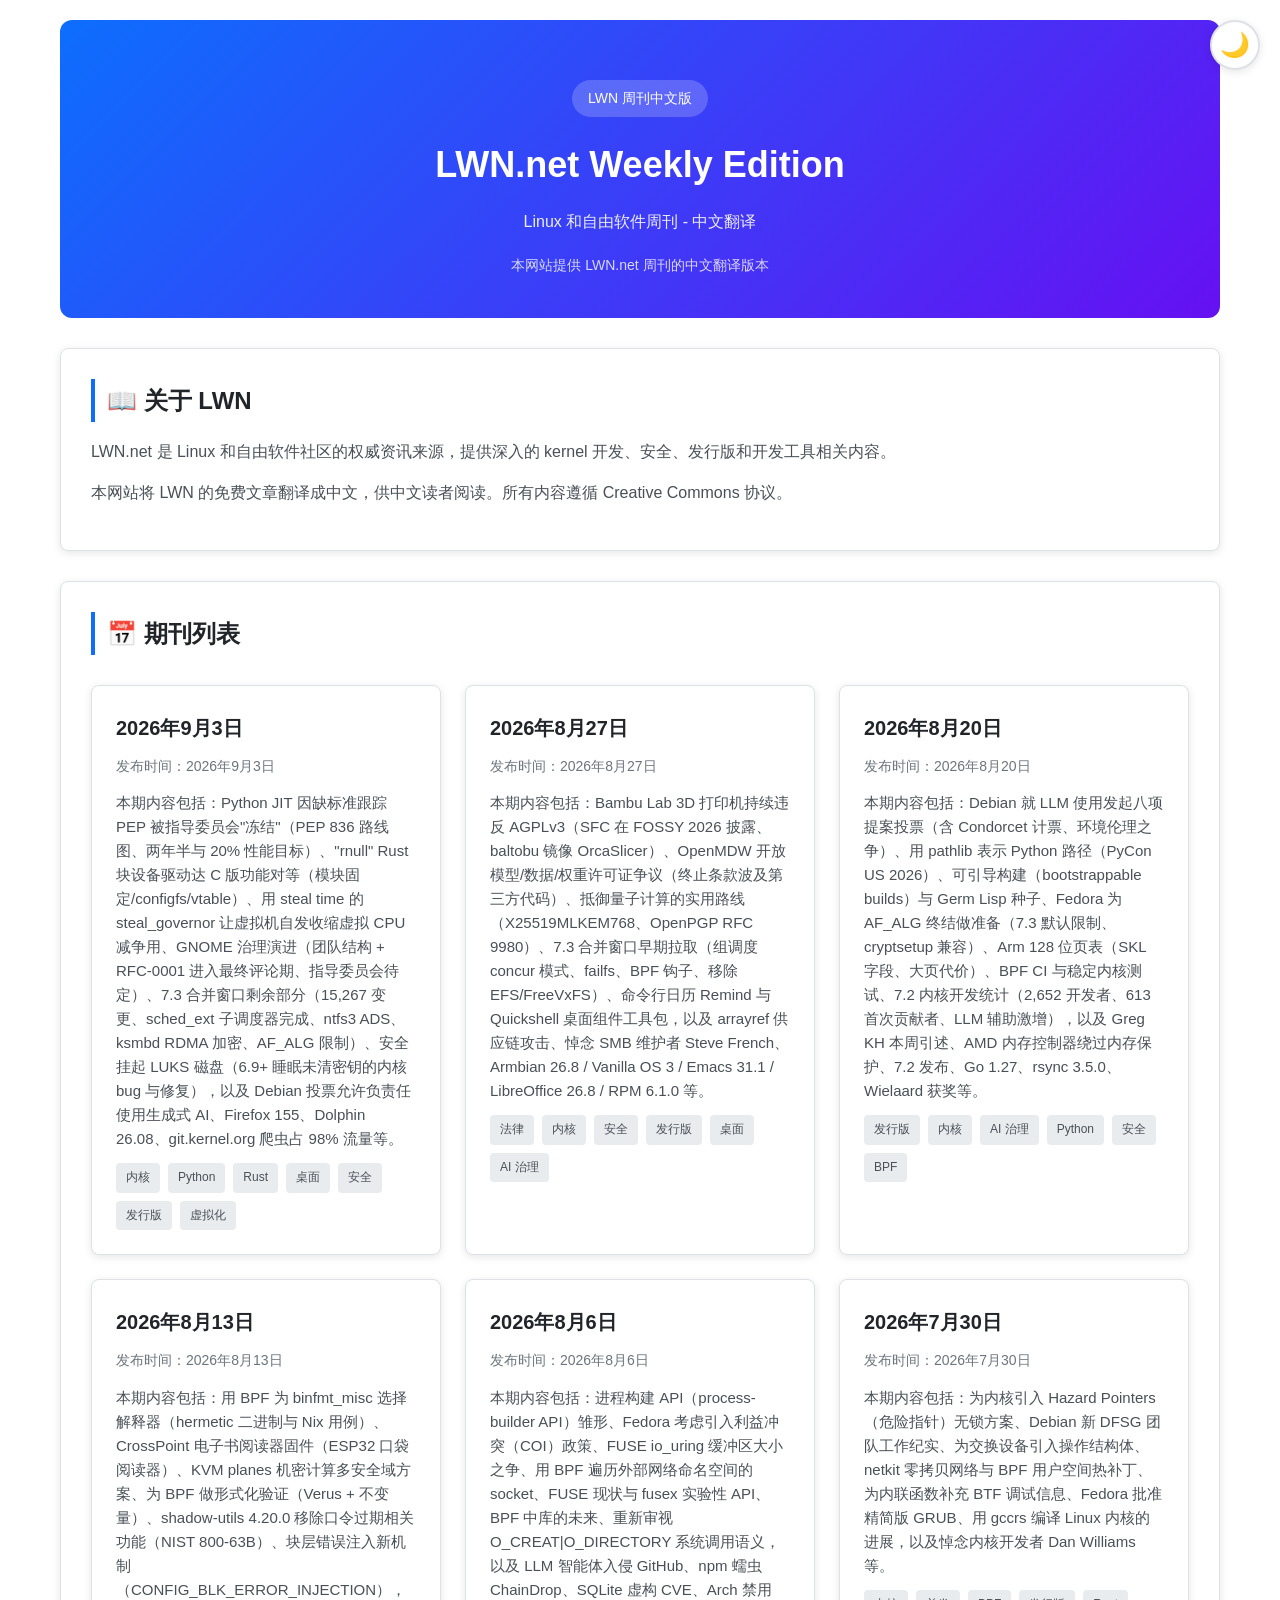
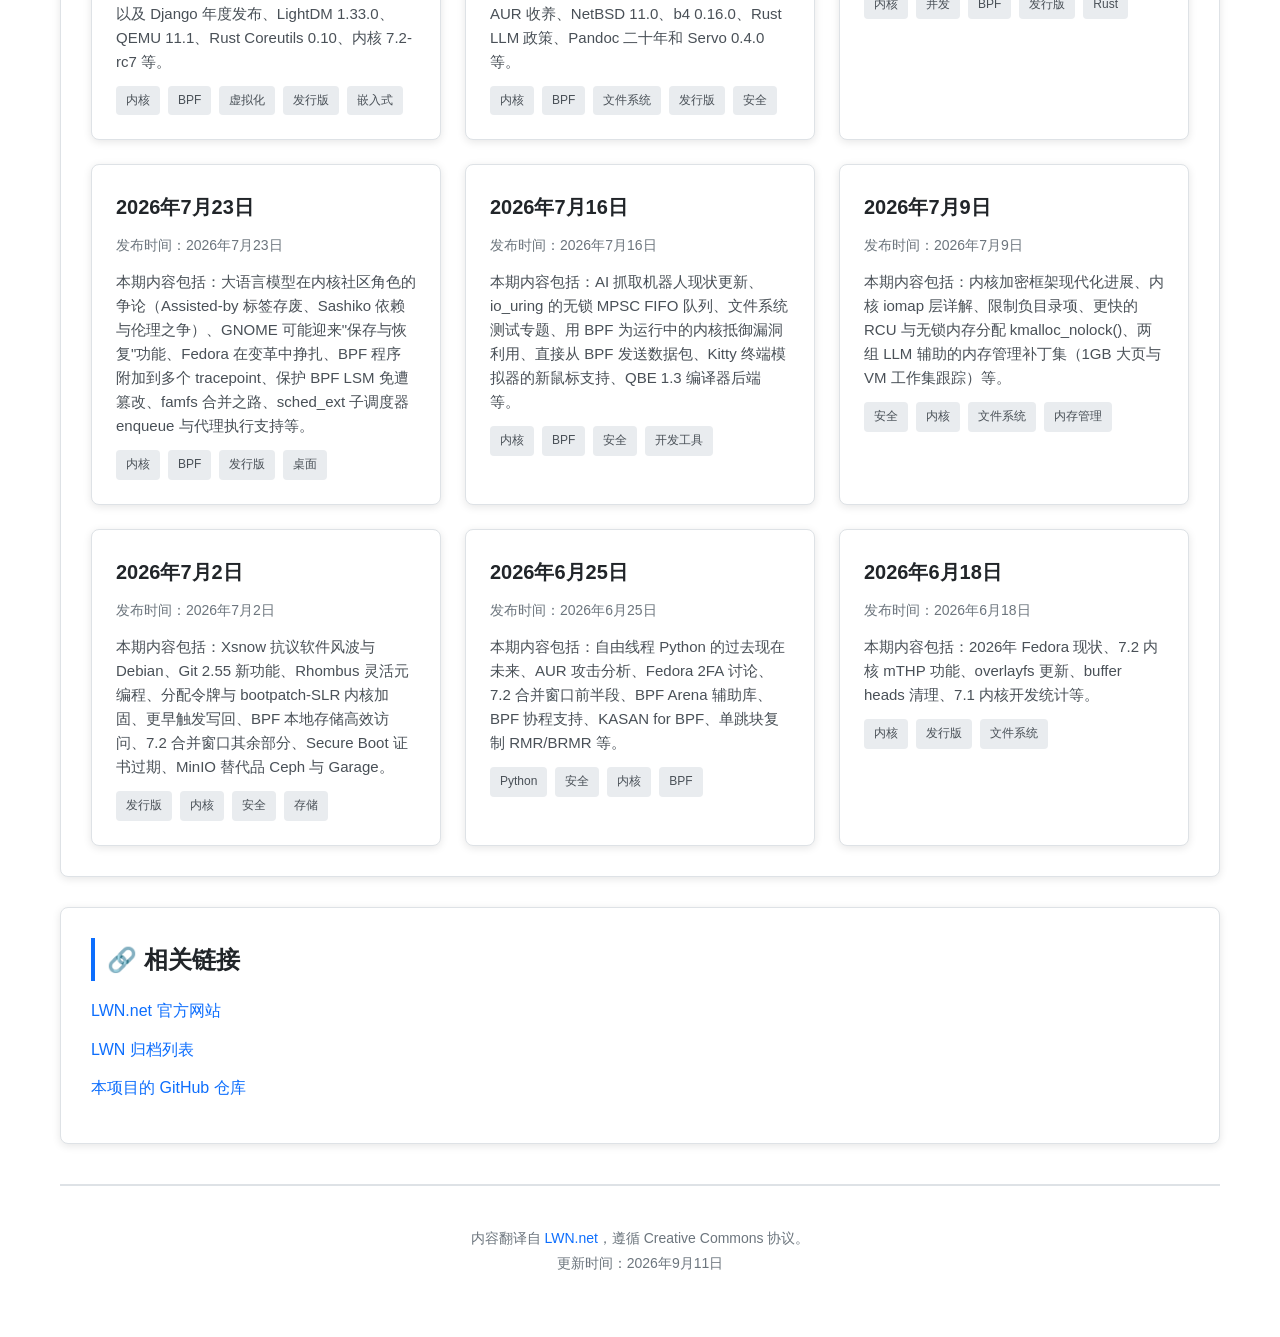
==== commit d1674726: "Add LWN Weekly 2026-09-03 (Chinese) + sync index/nav + backfill 2026-08-27" ====
--- a/index.html
+++ b/index.html
@@ -33,6 +33,37 @@
                 <h2>📅 期刊列表</h2>
                 <div class="editions-grid">
                     <div class="edition-card">
+                        <h3><a href="2026-09-03.html">2026年9月3日</a></h3>
+                        <p class="date">发布时间：2026年9月3日</p>
+                        <p class="summary">
+                            本期内容包括：Python JIT 因缺标准跟踪 PEP 被指导委员会"冻结"（PEP 836 路线图、两年半与 20% 性能目标）、"rnull" Rust 块设备驱动达 C 版功能对等（模块固定/configfs/vtable）、用 steal time 的 steal_governor 让虚拟机自发收缩虚拟 CPU 减争用、GNOME 治理演进（团队结构 + RFC-0001 进入最终评论期、指导委员会待定）、7.3 合并窗口剩余部分（15,267 变更、sched_ext 子调度器完成、ntfs3 ADS、ksmbd RDMA 加密、AF_ALG 限制）、安全挂起 LUKS 磁盘（6.9+ 睡眠未清密钥的内核 bug 与修复），以及 Debian 投票允许负责任使用生成式 AI、Firefox 155、Dolphin 26.08、git.kernel.org 爬虫占 98% 流量等。
+                        </p>
+                        <div class="tags">
+                            <span class="tag">内核</span>
+                            <span class="tag">Python</span>
+                            <span class="tag">Rust</span>
+                            <span class="tag">桌面</span>
+                            <span class="tag">安全</span>
+                            <span class="tag">发行版</span>
+                            <span class="tag">虚拟化</span>
+                        </div>
+                    </div>
+                    <div class="edition-card">
+                        <h3><a href="2026-08-27.html">2026年8月27日</a></h3>
+                        <p class="date">发布时间：2026年8月27日</p>
+                        <p class="summary">
+                            本期内容包括：Bambu Lab 3D 打印机持续违反 AGPLv3（SFC 在 FOSSY 2026 披露、baltobu 镜像 OrcaSlicer）、OpenMDW 开放模型/数据/权重许可证争议（终止条款波及第三方代码）、抵御量子计算的实用路线（X25519MLKEM768、OpenPGP RFC 9980）、7.3 合并窗口早期拉取（组调度 concur 模式、failfs、BPF 钩子、移除 EFS/FreeVxFS）、命令行日历 Remind 与 Quickshell 桌面组件工具包，以及 arrayref 供应链攻击、悼念 SMB 维护者 Steve French、Armbian 26.8 / Vanilla OS 3 / Emacs 31.1 / LibreOffice 26.8 / RPM 6.1.0 等。
+                        </p>
+                        <div class="tags">
+                            <span class="tag">法律</span>
+                            <span class="tag">内核</span>
+                            <span class="tag">安全</span>
+                            <span class="tag">发行版</span>
+                            <span class="tag">桌面</span>
+                            <span class="tag">AI 治理</span>
+                        </div>
+                    </div>
+                    <div class="edition-card">
                         <h3><a href="2026-08-20.html">2026年8月20日</a></h3>
                         <p class="date">发布时间：2026年8月20日</p>
                         <p class="summary">
@@ -181,7 +212,7 @@
 
         <footer class="footer">
             <p>内容翻译自 <a href="https://lwn.net" target="_blank">LWN.net</a>，遵循 Creative Commons 协议。</p>
-            <p>更新时间：2026年8月28日</p>
+            <p>更新时间：2026年9月11日</p>
         </footer>
     </div>
 
